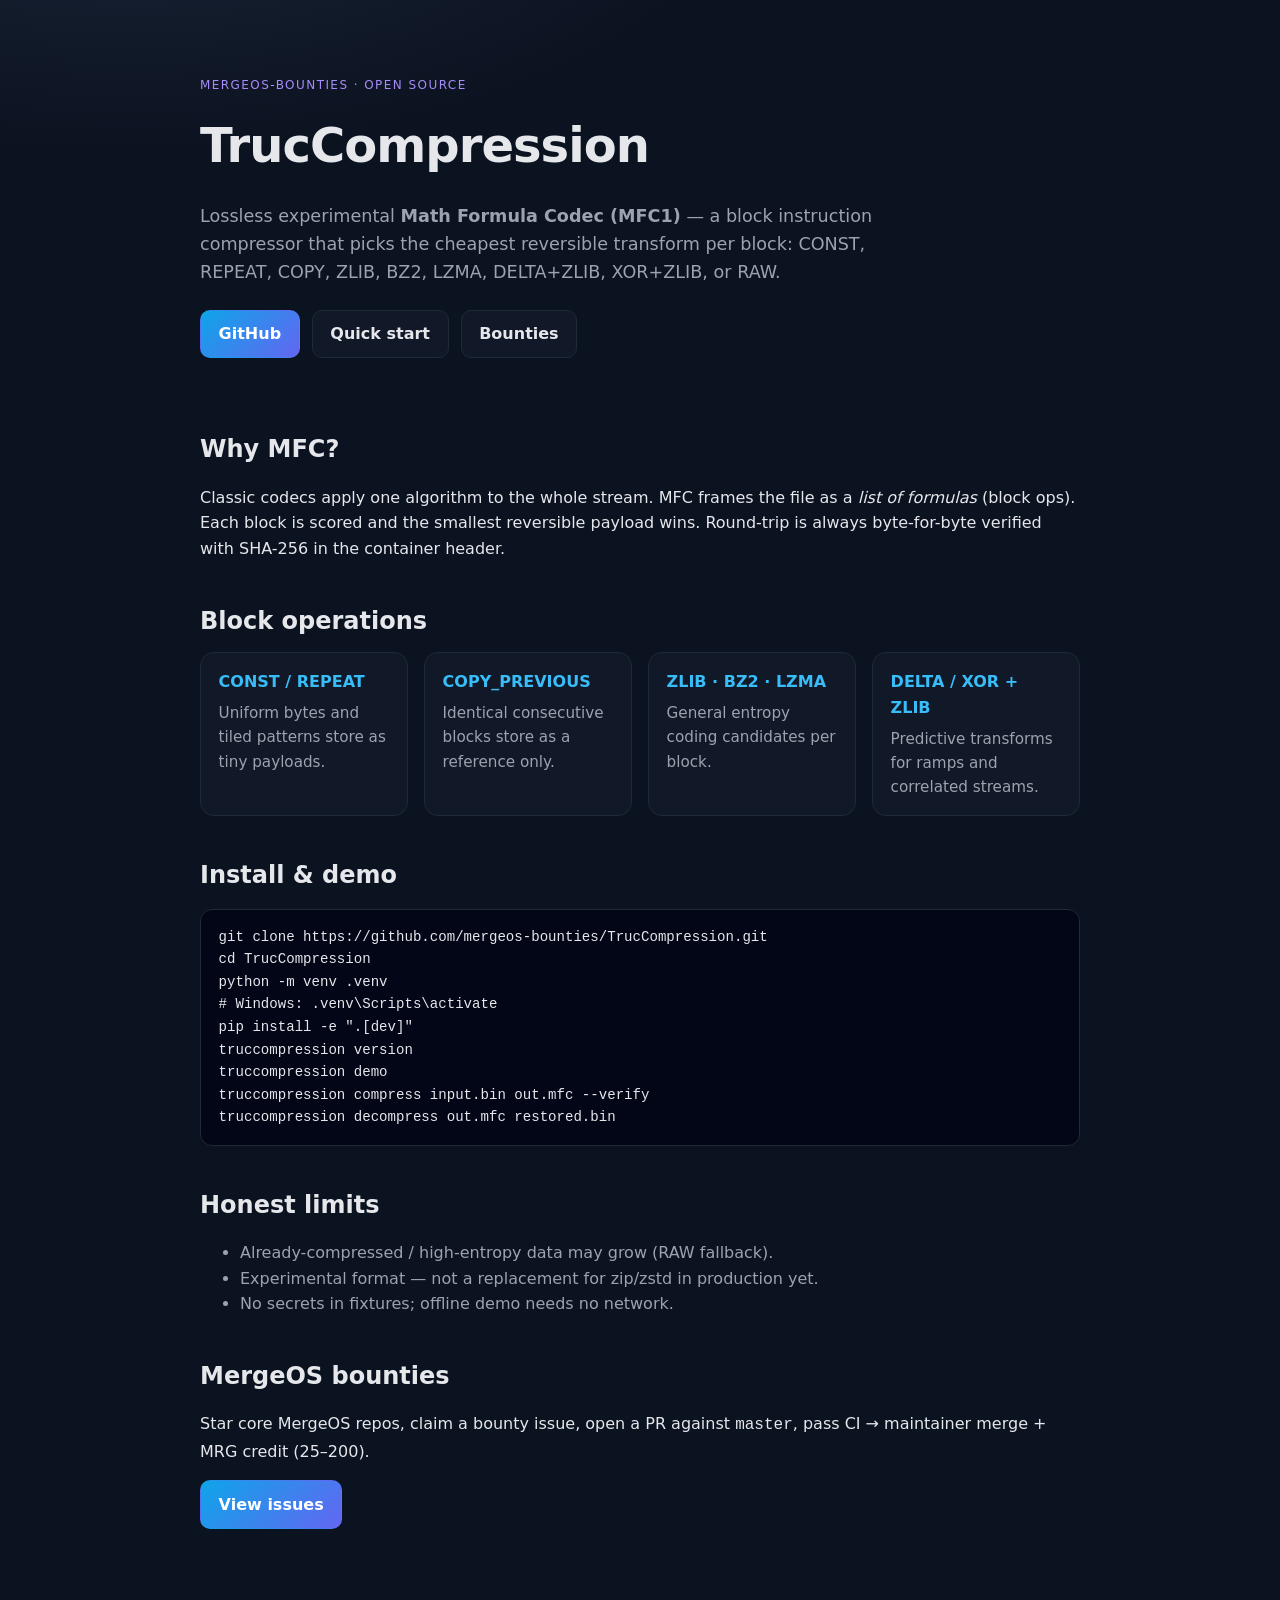
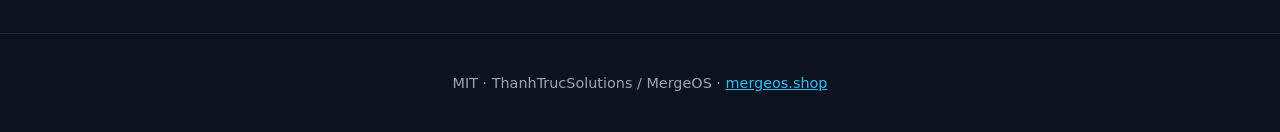
==== docs/index.html @ 8db6e154 "Initial TrucCompression: MFC1 lossless formula codec - Package src/truccompression (codec + typer CL" ====
<!DOCTYPE html>
<html lang="en">
<head>
  <meta charset="utf-8" />
  <meta name="viewport" content="width=device-width, initial-scale=1" />
  <title>TrucCompression — MFC lossless compressor</title>
  <meta name="description" content="TrucCompression: experimental lossless formula-list binary compressor (MFC1) with offline CLI and MergeOS bounties." />
  <link rel="stylesheet" href="styles.css" />
</head>
<body>
  <header class="hero">
    <p class="eyebrow">mergeos-bounties · open source</p>
    <h1>TrucCompression</h1>
    <p class="lead">
      Lossless experimental <strong>Math Formula Codec (MFC1)</strong> — a block
      instruction compressor that picks the cheapest reversible transform per
      block: CONST, REPEAT, COPY, ZLIB, BZ2, LZMA, DELTA+ZLIB, XOR+ZLIB, or RAW.
    </p>
    <div class="actions">
      <a class="btn primary" href="https://github.com/mergeos-bounties/TrucCompression">GitHub</a>
      <a class="btn" href="https://github.com/mergeos-bounties/TrucCompression#quick-start">Quick start</a>
      <a class="btn" href="https://github.com/mergeos-bounties/TrucCompression/issues?q=is%3Aissue+is%3Aopen+label%3Abounty">Bounties</a>
    </div>
  </header>

  <main>
    <section>
      <h2>Why MFC?</h2>
      <p>
        Classic codecs apply one algorithm to the whole stream. MFC frames the
        file as a <em>list of formulas</em> (block ops). Each block is scored and
        the smallest reversible payload wins. Round-trip is always
        byte-for-byte verified with SHA-256 in the container header.
      </p>
    </section>

    <section>
      <h2>Block operations</h2>
      <div class="grid">
        <article><h3>CONST / REPEAT</h3><p>Uniform bytes and tiled patterns store as tiny payloads.</p></article>
        <article><h3>COPY_PREVIOUS</h3><p>Identical consecutive blocks store as a reference only.</p></article>
        <article><h3>ZLIB · BZ2 · LZMA</h3><p>General entropy coding candidates per block.</p></article>
        <article><h3>DELTA / XOR + ZLIB</h3><p>Predictive transforms for ramps and correlated streams.</p></article>
      </div>
    </section>

    <section>
      <h2>Install &amp; demo</h2>
      <pre><code>git clone https://github.com/mergeos-bounties/TrucCompression.git
cd TrucCompression
python -m venv .venv
# Windows: .venv\Scripts\activate
pip install -e ".[dev]"
truccompression version
truccompression demo
truccompression compress input.bin out.mfc --verify
truccompression decompress out.mfc restored.bin</code></pre>
    </section>

    <section>
      <h2>Honest limits</h2>
      <ul>
        <li>Already-compressed / high-entropy data may grow (RAW fallback).</li>
        <li>Experimental format — not a replacement for zip/zstd in production yet.</li>
        <li>No secrets in fixtures; offline demo needs no network.</li>
      </ul>
    </section>

    <section>
      <h2>MergeOS bounties</h2>
      <p>
        Star core MergeOS repos, claim a bounty issue, open a PR against
        <code>master</code>, pass CI → maintainer merge + MRG credit (25–200).
      </p>
      <a class="btn primary" href="https://github.com/mergeos-bounties/TrucCompression/issues">View issues</a>
    </section>
  </main>

  <footer>
    <p>MIT · ThanhTrucSolutions / MergeOS · <a href="https://mergeos.shop">mergeos.shop</a></p>
  </footer>
</body>
</html>
---- docs/styles.css ----
:root {
  --bg: #0b1220;
  --card: #111827;
  --border: #1f2937;
  --text: #e5e7eb;
  --muted: #9ca3af;
  --accent: #38bdf8;
  --accent2: #a78bfa;
}
* { box-sizing: border-box; }
body {
  margin: 0;
  font-family: ui-sans-serif, system-ui, -apple-system, Segoe UI, Roboto, sans-serif;
  background: radial-gradient(1200px 600px at 10% -10%, #1e293b 0%, var(--bg) 55%);
  color: var(--text);
  line-height: 1.6;
}
a { color: var(--accent); }
.hero {
  max-width: 920px;
  margin: 0 auto;
  padding: 4rem 1.25rem 2rem;
}
.eyebrow {
  text-transform: uppercase;
  letter-spacing: 0.12em;
  font-size: 0.75rem;
  color: var(--accent2);
}
h1 {
  font-size: clamp(2rem, 5vw, 3rem);
  margin: 0.4rem 0 0.8rem;
  letter-spacing: -0.02em;
}
.lead { color: var(--muted); font-size: 1.1rem; max-width: 46rem; }
.actions { display: flex; flex-wrap: wrap; gap: 0.75rem; margin-top: 1.5rem; }
.btn {
  display: inline-block;
  padding: 0.65rem 1.1rem;
  border-radius: 10px;
  border: 1px solid var(--border);
  background: var(--card);
  color: var(--text);
  text-decoration: none;
  font-weight: 600;
}
.btn.primary {
  background: linear-gradient(135deg, #0ea5e9, #6366f1);
  border-color: transparent;
  color: white;
}
main {
  max-width: 920px;
  margin: 0 auto;
  padding: 0 1.25rem 4rem;
}
section { margin: 2.5rem 0; }
h2 { margin-bottom: 0.75rem; }
.grid {
  display: grid;
  grid-template-columns: repeat(auto-fit, minmax(200px, 1fr));
  gap: 1rem;
}
article {
  background: var(--card);
  border: 1px solid var(--border);
  border-radius: 14px;
  padding: 1rem 1.1rem;
}
article h3 { margin: 0 0 0.4rem; font-size: 1rem; color: var(--accent); }
article p { margin: 0; color: var(--muted); font-size: 0.95rem; }
pre {
  background: #020617;
  border: 1px solid var(--border);
  border-radius: 12px;
  padding: 1rem 1.1rem;
  overflow-x: auto;
  font-size: 0.88rem;
}
code { font-family: ui-monospace, SFMono-Regular, Menlo, Consolas, monospace; }
ul { color: var(--muted); }
footer {
  border-top: 1px solid var(--border);
  text-align: center;
  color: var(--muted);
  padding: 1.5rem;
  font-size: 0.9rem;
}
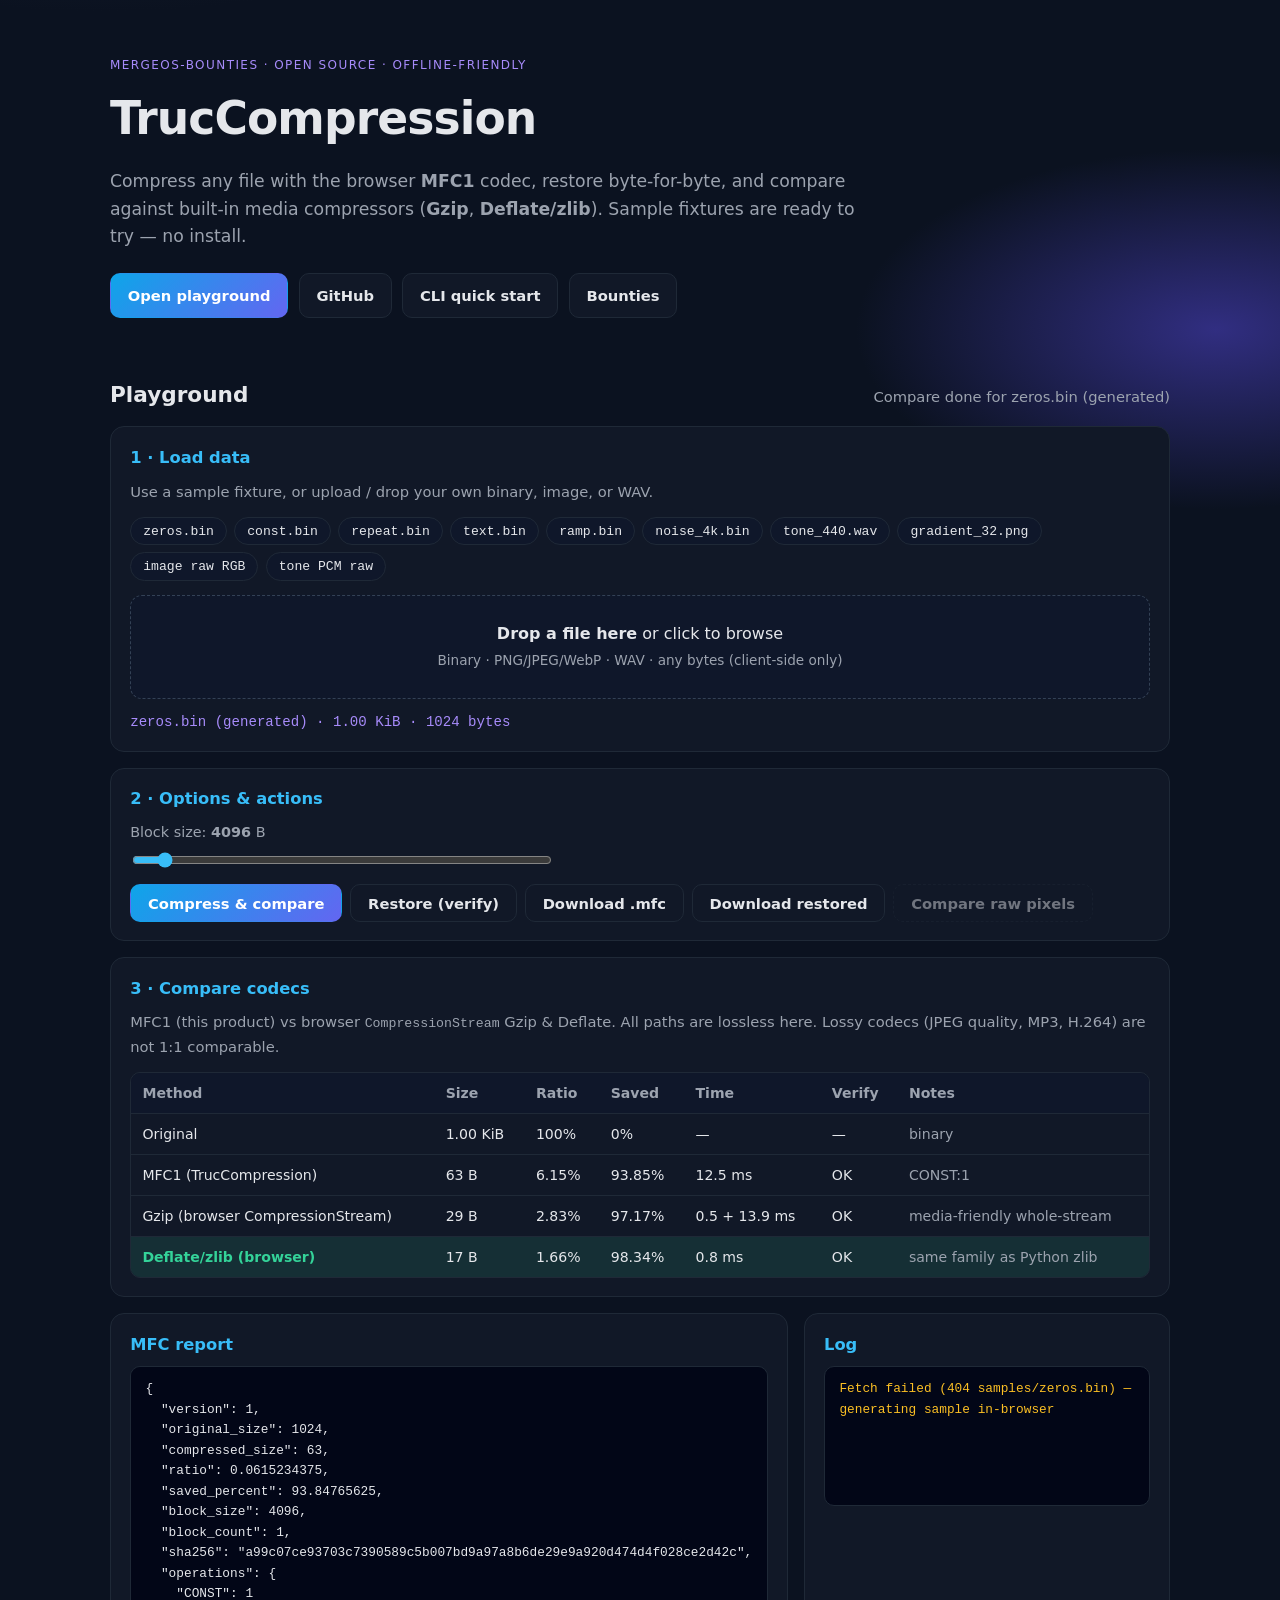
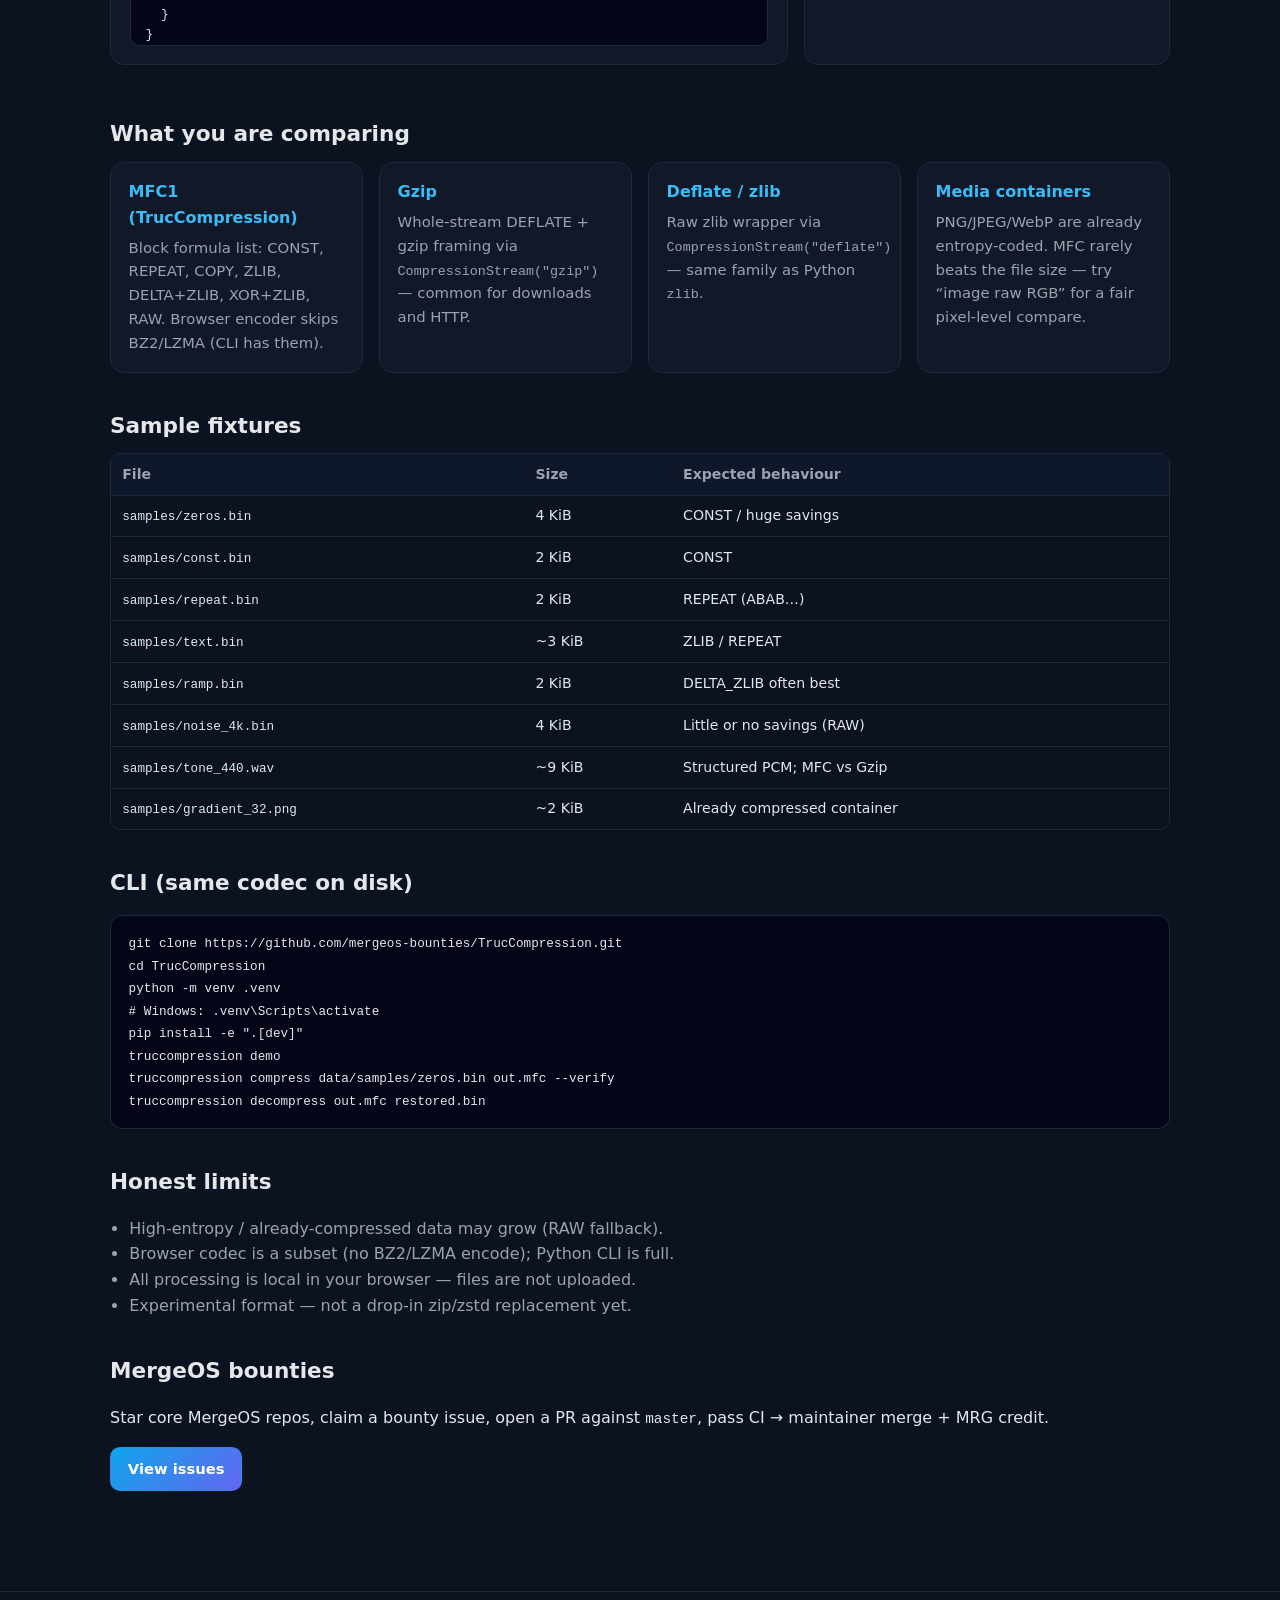
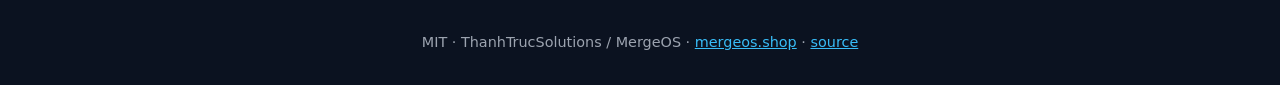
==== commit fef0725d: "Pages playground: compress, restore, compare MFC vs Gzip/Deflate Interactive GitHub Pages demo with " ====
--- a/docs/index.html
+++ b/docs/index.html
@@ -3,66 +3,178 @@
 <head>
   <meta charset="utf-8" />
   <meta name="viewport" content="width=device-width, initial-scale=1" />
-  <title>TrucCompression — MFC lossless compressor</title>
-  <meta name="description" content="TrucCompression: experimental lossless formula-list binary compressor (MFC1) with offline CLI and MergeOS bounties." />
+  <title>TrucCompression — Compress · Restore · Compare</title>
+  <meta name="description" content="Interactive playground: lossless MFC1 compression, round-trip restore, and side-by-side compare with Gzip / Deflate. Sample files included." />
   <link rel="stylesheet" href="styles.css" />
 </head>
 <body>
   <header class="hero">
-    <p class="eyebrow">mergeos-bounties · open source</p>
+    <p class="eyebrow">mergeos-bounties · open source · offline-friendly</p>
     <h1>TrucCompression</h1>
     <p class="lead">
-      Lossless experimental <strong>Math Formula Codec (MFC1)</strong> — a block
-      instruction compressor that picks the cheapest reversible transform per
-      block: CONST, REPEAT, COPY, ZLIB, BZ2, LZMA, DELTA+ZLIB, XOR+ZLIB, or RAW.
+      Compress any file with the browser <strong>MFC1</strong> codec, restore
+      byte-for-byte, and compare against built-in media compressors
+      (<strong>Gzip</strong>, <strong>Deflate/zlib</strong>). Sample fixtures
+      are ready to try — no install.
     </p>
     <div class="actions">
-      <a class="btn primary" href="https://github.com/mergeos-bounties/TrucCompression">GitHub</a>
-      <a class="btn" href="https://github.com/mergeos-bounties/TrucCompression#quick-start">Quick start</a>
+      <a class="btn primary" href="#playground">Open playground</a>
+      <a class="btn" href="https://github.com/mergeos-bounties/TrucCompression">GitHub</a>
+      <a class="btn" href="https://github.com/mergeos-bounties/TrucCompression#quick-start">CLI quick start</a>
       <a class="btn" href="https://github.com/mergeos-bounties/TrucCompression/issues?q=is%3Aissue+is%3Aopen+label%3Abounty">Bounties</a>
     </div>
   </header>
 
   <main>
-    <section>
-      <h2>Why MFC?</h2>
-      <p>
-        Classic codecs apply one algorithm to the whole stream. MFC frames the
-        file as a <em>list of formulas</em> (block ops). Each block is scored and
-        the smallest reversible payload wins. Round-trip is always
-        byte-for-byte verified with SHA-256 in the container header.
-      </p>
-    </section>
+    <section id="playground" class="playground">
+      <div class="section-head">
+        <h2>Playground</h2>
+        <p id="status" class="status">Ready — pick a sample or drop a file.</p>
+      </div>
 
-    <section>
-      <h2>Block operations</h2>
-      <div class="grid">
-        <article><h3>CONST / REPEAT</h3><p>Uniform bytes and tiled patterns store as tiny payloads.</p></article>
-        <article><h3>COPY_PREVIOUS</h3><p>Identical consecutive blocks store as a reference only.</p></article>
-        <article><h3>ZLIB · BZ2 · LZMA</h3><p>General entropy coding candidates per block.</p></article>
-        <article><h3>DELTA / XOR + ZLIB</h3><p>Predictive transforms for ramps and correlated streams.</p></article>
+      <div class="panel">
+        <h3>1 · Load data</h3>
+        <p class="hint">Use a sample fixture, or upload / drop your own binary, image, or WAV.</p>
+
+        <div class="samples" role="group" aria-label="Sample files">
+          <button type="button" class="chip" data-sample="zeros" title="4 KiB all zeros — CONST wins">zeros.bin</button>
+          <button type="button" class="chip" data-sample="const" title="2 KiB constant 0x51">const.bin</button>
+          <button type="button" class="chip" data-sample="repeat" title="ABAB… pattern — REPEAT">repeat.bin</button>
+          <button type="button" class="chip" data-sample="text" title="Repeated text phrase">text.bin</button>
+          <button type="button" class="chip" data-sample="ramp" title="0..255 ramp — DELTA often wins">ramp.bin</button>
+          <button type="button" class="chip" data-sample="noise" title="4 KiB random — hard to compress">noise_4k.bin</button>
+          <button type="button" class="chip" data-sample="tone" title="440 Hz sine WAV">tone_440.wav</button>
+          <button type="button" class="chip" data-sample="png" title="32×32 gradient PNG (already compressed)">gradient_32.png</button>
+          <button type="button" class="chip" data-sample="image-raw" title="Synthetic 64×64 RGB raw pixels">image raw RGB</button>
+          <button type="button" class="chip" data-sample="tone-pcm" title="Raw PCM tone (no WAV header)">tone PCM raw</button>
+        </div>
+
+        <div id="drop" class="drop" tabindex="0">
+          <input type="file" id="fileInput" class="file-input" />
+          <p><strong>Drop a file here</strong> or click to browse</p>
+          <p class="muted small">Binary · PNG/JPEG/WebP · WAV · any bytes (client-side only)</p>
+        </div>
+
+        <p id="fileMeta" class="file-meta">No file loaded</p>
+      </div>
+
+      <div class="panel">
+        <h3>2 · Options &amp; actions</h3>
+        <div class="controls">
+          <label class="range-label">
+            <span>Block size: <strong id="blockSizeVal">4096</strong> B</span>
+            <input type="range" id="blockSize" min="64" max="65536" step="64" value="4096" />
+          </label>
+          <div class="btn-row">
+            <button type="button" id="btnCompress" class="btn primary" disabled>Compress &amp; compare</button>
+            <button type="button" id="btnRestore" class="btn" disabled>Restore (verify)</button>
+            <button type="button" id="btnDownloadMfc" class="btn" disabled>Download .mfc</button>
+            <button type="button" id="btnDownloadRestored" class="btn" disabled>Download restored</button>
+            <button type="button" id="btnRawPixels" class="btn ghost" disabled title="After loading a PNG/JPEG">Compare raw pixels</button>
+          </div>
+        </div>
+      </div>
+
+      <div class="panel">
+        <h3>3 · Compare codecs</h3>
+        <p class="hint">
+          MFC1 (this product) vs browser <code>CompressionStream</code> Gzip &amp; Deflate.
+          All paths are lossless here. Lossy codecs (JPEG quality, MP3, H.264) are not 1:1 comparable.
+        </p>
+        <div class="table-wrap">
+          <table class="cmp" aria-label="Compression comparison">
+            <thead>
+              <tr>
+                <th>Method</th>
+                <th>Size</th>
+                <th>Ratio</th>
+                <th>Saved</th>
+                <th>Time</th>
+                <th>Verify</th>
+                <th>Notes</th>
+              </tr>
+            </thead>
+            <tbody id="cmpBody">
+              <tr><td colspan="7" class="muted">Load a file to see results…</td></tr>
+            </tbody>
+          </table>
+        </div>
+      </div>
+
+      <div class="split">
+        <div class="panel">
+          <h3>MFC report</h3>
+          <pre id="opsOut" class="ops">{}</pre>
+        </div>
+        <div class="panel">
+          <h3>Log</h3>
+          <div id="log" class="log" aria-live="polite"></div>
+        </div>
       </div>
     </section>
 
     <section>
-      <h2>Install &amp; demo</h2>
+      <h2>What you are comparing</h2>
+      <div class="grid">
+        <article>
+          <h3>MFC1 (TrucCompression)</h3>
+          <p>Block formula list: CONST, REPEAT, COPY, ZLIB, DELTA+ZLIB, XOR+ZLIB, RAW. Browser encoder skips BZ2/LZMA (CLI has them).</p>
+        </article>
+        <article>
+          <h3>Gzip</h3>
+          <p>Whole-stream DEFLATE + gzip framing via <code>CompressionStream("gzip")</code> — common for downloads and HTTP.</p>
+        </article>
+        <article>
+          <h3>Deflate / zlib</h3>
+          <p>Raw zlib wrapper via <code>CompressionStream("deflate")</code> — same family as Python <code>zlib</code>.</p>
+        </article>
+        <article>
+          <h3>Media containers</h3>
+          <p>PNG/JPEG/WebP are already entropy-coded. MFC rarely beats the file size — try “image raw RGB” for a fair pixel-level compare.</p>
+        </article>
+      </div>
+    </section>
+
+    <section>
+      <h2>Sample fixtures</h2>
+      <div class="table-wrap">
+        <table class="cmp">
+          <thead>
+            <tr><th>File</th><th>Size</th><th>Expected behaviour</th></tr>
+          </thead>
+          <tbody>
+            <tr><td><code>samples/zeros.bin</code></td><td>4 KiB</td><td>CONST / huge savings</td></tr>
+            <tr><td><code>samples/const.bin</code></td><td>2 KiB</td><td>CONST</td></tr>
+            <tr><td><code>samples/repeat.bin</code></td><td>2 KiB</td><td>REPEAT (ABAB…)</td></tr>
+            <tr><td><code>samples/text.bin</code></td><td>~3 KiB</td><td>ZLIB / REPEAT</td></tr>
+            <tr><td><code>samples/ramp.bin</code></td><td>2 KiB</td><td>DELTA_ZLIB often best</td></tr>
+            <tr><td><code>samples/noise_4k.bin</code></td><td>4 KiB</td><td>Little or no savings (RAW)</td></tr>
+            <tr><td><code>samples/tone_440.wav</code></td><td>~9 KiB</td><td>Structured PCM; MFC vs Gzip</td></tr>
+            <tr><td><code>samples/gradient_32.png</code></td><td>~2 KiB</td><td>Already compressed container</td></tr>
+          </tbody>
+        </table>
+      </div>
+    </section>
+
+    <section>
+      <h2>CLI (same codec on disk)</h2>
       <pre><code>git clone https://github.com/mergeos-bounties/TrucCompression.git
 cd TrucCompression
 python -m venv .venv
 # Windows: .venv\Scripts\activate
 pip install -e ".[dev]"
-truccompression version
 truccompression demo
-truccompression compress input.bin out.mfc --verify
+truccompression compress data/samples/zeros.bin out.mfc --verify
 truccompression decompress out.mfc restored.bin</code></pre>
     </section>
 
     <section>
       <h2>Honest limits</h2>
       <ul>
-        <li>Already-compressed / high-entropy data may grow (RAW fallback).</li>
-        <li>Experimental format — not a replacement for zip/zstd in production yet.</li>
-        <li>No secrets in fixtures; offline demo needs no network.</li>
+        <li>High-entropy / already-compressed data may grow (RAW fallback).</li>
+        <li>Browser codec is a subset (no BZ2/LZMA encode); Python CLI is full.</li>
+        <li>All processing is local in your browser — files are not uploaded.</li>
+        <li>Experimental format — not a drop-in zip/zstd replacement yet.</li>
       </ul>
     </section>
 
@@ -70,14 +182,17 @@
       <h2>MergeOS bounties</h2>
       <p>
         Star core MergeOS repos, claim a bounty issue, open a PR against
-        <code>master</code>, pass CI → maintainer merge + MRG credit (25–200).
+        <code>master</code>, pass CI → maintainer merge + MRG credit.
       </p>
       <a class="btn primary" href="https://github.com/mergeos-bounties/TrucCompression/issues">View issues</a>
     </section>
   </main>
 
   <footer>
-    <p>MIT · ThanhTrucSolutions / MergeOS · <a href="https://mergeos.shop">mergeos.shop</a></p>
+    <p>MIT · ThanhTrucSolutions / MergeOS · <a href="https://mergeos.shop">mergeos.shop</a> · <a href="https://github.com/mergeos-bounties/TrucCompression">source</a></p>
   </footer>
+
+  <script src="mfc.js"></script>
+  <script src="app.js"></script>
 </body>
 </html>
--- a/docs/styles.css
+++ b/docs/styles.css
@@ -1,74 +1,311 @@
 :root {
   --bg: #0b1220;
   --card: #111827;
+  --card2: #0f172a;
   --border: #1f2937;
   --text: #e5e7eb;
   --muted: #9ca3af;
   --accent: #38bdf8;
   --accent2: #a78bfa;
-}
+  --ok: #34d399;
+  --warn: #fbbf24;
+  --err: #f87171;
+  --best: rgba(52, 211, 153, 0.12);
+}
+
 * { box-sizing: border-box; }
+
 body {
   margin: 0;
-  font-family: ui-sans-serif, system-ui, -apple-system, Segoe UI, Roboto, sans-serif;
-  background: radial-gradient(1200px 600px at 10% -10%, #1e293b 0%, var(--bg) 55%);
+  font-family: ui-sans-serif, system-ui, -apple-system, "Segoe UI", Roboto, sans-serif;
+  background:
+    radial-gradient(1000px 500px at 8% -8%, #1e293b 0%, transparent 55%),
+    radial-gradient(800px 400px at 95% 10%, #312e81 0%, transparent 45%),
+    var(--bg);
   color: var(--text);
   line-height: 1.6;
 }
+
 a { color: var(--accent); }
+
 .hero {
-  max-width: 920px;
+  max-width: 1100px;
   margin: 0 auto;
-  padding: 4rem 1.25rem 2rem;
-}
+  padding: 3.5rem 1.25rem 1.5rem;
+}
+
 .eyebrow {
   text-transform: uppercase;
   letter-spacing: 0.12em;
   font-size: 0.75rem;
   color: var(--accent2);
-}
+  margin: 0 0 0.5rem;
+}
+
 h1 {
-  font-size: clamp(2rem, 5vw, 3rem);
-  margin: 0.4rem 0 0.8rem;
+  font-size: clamp(2rem, 5vw, 2.85rem);
+  margin: 0.2rem 0 0.75rem;
   letter-spacing: -0.02em;
 }
-.lead { color: var(--muted); font-size: 1.1rem; max-width: 46rem; }
-.actions { display: flex; flex-wrap: wrap; gap: 0.75rem; margin-top: 1.5rem; }
+
+.lead {
+  color: var(--muted);
+  font-size: 1.08rem;
+  max-width: 48rem;
+  margin: 0;
+}
+
+.actions {
+  display: flex;
+  flex-wrap: wrap;
+  gap: 0.65rem;
+  margin-top: 1.4rem;
+}
+
 .btn {
-  display: inline-block;
-  padding: 0.65rem 1.1rem;
+  display: inline-flex;
+  align-items: center;
+  justify-content: center;
+  padding: 0.6rem 1.05rem;
   border-radius: 10px;
   border: 1px solid var(--border);
   background: var(--card);
   color: var(--text);
   text-decoration: none;
   font-weight: 600;
-}
+  font-size: 0.92rem;
+  cursor: pointer;
+  font-family: inherit;
+}
+
+.btn:hover:not(:disabled) { border-color: #374151; }
+
+.btn:disabled {
+  opacity: 0.45;
+  cursor: not-allowed;
+}
+
 .btn.primary {
   background: linear-gradient(135deg, #0ea5e9, #6366f1);
   border-color: transparent;
-  color: white;
-}
+  color: #fff;
+}
+
+.btn.ghost {
+  background: transparent;
+  border-style: dashed;
+}
+
 main {
-  max-width: 920px;
+  max-width: 1100px;
   margin: 0 auto;
   padding: 0 1.25rem 4rem;
 }
-section { margin: 2.5rem 0; }
-h2 { margin-bottom: 0.75rem; }
+
+section { margin: 2.25rem 0; }
+
+h2 {
+  margin: 0 0 0.65rem;
+  font-size: 1.35rem;
+}
+
+h3 {
+  margin: 0 0 0.55rem;
+  font-size: 1.02rem;
+  color: var(--accent);
+}
+
+.section-head {
+  display: flex;
+  flex-wrap: wrap;
+  align-items: baseline;
+  justify-content: space-between;
+  gap: 0.5rem 1rem;
+  margin-bottom: 0.85rem;
+}
+
+.section-head h2 { margin: 0; }
+
+.status {
+  margin: 0;
+  color: var(--muted);
+  font-size: 0.92rem;
+}
+
+.playground .panel {
+  background: var(--card);
+  border: 1px solid var(--border);
+  border-radius: 14px;
+  padding: 1.1rem 1.2rem;
+  margin-bottom: 1rem;
+}
+
+.hint {
+  margin: 0 0 0.85rem;
+  color: var(--muted);
+  font-size: 0.92rem;
+}
+
+.samples {
+  display: flex;
+  flex-wrap: wrap;
+  gap: 0.45rem;
+  margin-bottom: 0.9rem;
+}
+
+.chip {
+  border: 1px solid var(--border);
+  background: var(--card2);
+  color: var(--text);
+  border-radius: 999px;
+  padding: 0.35rem 0.75rem;
+  font-size: 0.82rem;
+  font-family: ui-monospace, SFMono-Regular, Menlo, Consolas, monospace;
+  cursor: pointer;
+}
+
+.chip:hover {
+  border-color: var(--accent);
+  color: var(--accent);
+}
+
+.drop {
+  position: relative;
+  border: 1.5px dashed #334155;
+  border-radius: 12px;
+  padding: 1.4rem 1rem;
+  text-align: center;
+  background: var(--card2);
+  transition: border-color 0.15s, background 0.15s;
+}
+
+.drop.drag {
+  border-color: var(--accent);
+  background: rgba(56, 189, 248, 0.06);
+}
+
+.drop p { margin: 0.2rem 0; }
+
+.file-input {
+  position: absolute;
+  inset: 0;
+  opacity: 0;
+  cursor: pointer;
+  width: 100%;
+  height: 100%;
+}
+
+.file-meta {
+  margin: 0.75rem 0 0;
+  font-family: ui-monospace, SFMono-Regular, Menlo, Consolas, monospace;
+  font-size: 0.88rem;
+  color: var(--accent2);
+}
+
+.controls { display: flex; flex-direction: column; gap: 0.9rem; }
+
+.range-label {
+  display: flex;
+  flex-direction: column;
+  gap: 0.35rem;
+  color: var(--muted);
+  font-size: 0.9rem;
+}
+
+.range-label input[type="range"] {
+  width: 100%;
+  max-width: 420px;
+  accent-color: var(--accent);
+}
+
+.btn-row {
+  display: flex;
+  flex-wrap: wrap;
+  gap: 0.5rem;
+}
+
+.table-wrap {
+  overflow-x: auto;
+  border-radius: 10px;
+  border: 1px solid var(--border);
+}
+
+table.cmp {
+  width: 100%;
+  border-collapse: collapse;
+  font-size: 0.88rem;
+}
+
+table.cmp th,
+table.cmp td {
+  text-align: left;
+  padding: 0.55rem 0.7rem;
+  border-bottom: 1px solid var(--border);
+  vertical-align: top;
+}
+
+table.cmp th {
+  background: var(--card2);
+  color: var(--muted);
+  font-weight: 600;
+  white-space: nowrap;
+}
+
+table.cmp tr:last-child td { border-bottom: none; }
+
+table.cmp tr.best {
+  background: var(--best);
+}
+
+table.cmp tr.best td:first-child {
+  font-weight: 700;
+  color: var(--ok);
+}
+
+.split {
+  display: grid;
+  grid-template-columns: 1fr 1fr;
+  gap: 1rem;
+}
+
+@media (max-width: 780px) {
+  .split { grid-template-columns: 1fr; }
+}
+
+.ops, .log {
+  background: #020617;
+  border: 1px solid var(--border);
+  border-radius: 10px;
+  padding: 0.75rem 0.9rem;
+  min-height: 140px;
+  max-height: 280px;
+  overflow: auto;
+  font-size: 0.8rem;
+  font-family: ui-monospace, SFMono-Regular, Menlo, Consolas, monospace;
+  margin: 0;
+}
+
+.log div { margin-bottom: 0.35rem; word-break: break-word; }
+.log .ok { color: var(--ok); }
+.log .warn { color: var(--warn); }
+.log .err { color: var(--err); }
+
 .grid {
   display: grid;
-  grid-template-columns: repeat(auto-fit, minmax(200px, 1fr));
+  grid-template-columns: repeat(auto-fit, minmax(210px, 1fr));
   gap: 1rem;
 }
+
 article {
   background: var(--card);
   border: 1px solid var(--border);
   border-radius: 14px;
   padding: 1rem 1.1rem;
 }
+
 article h3 { margin: 0 0 0.4rem; font-size: 1rem; color: var(--accent); }
-article p { margin: 0; color: var(--muted); font-size: 0.95rem; }
+article p { margin: 0; color: var(--muted); font-size: 0.93rem; }
+
 pre {
   background: #020617;
   border: 1px solid var(--border);
@@ -77,8 +314,16 @@
   overflow-x: auto;
   font-size: 0.88rem;
 }
-code { font-family: ui-monospace, SFMono-Regular, Menlo, Consolas, monospace; }
-ul { color: var(--muted); }
+
+code {
+  font-family: ui-monospace, SFMono-Regular, Menlo, Consolas, monospace;
+  font-size: 0.9em;
+}
+
+ul { color: var(--muted); padding-left: 1.2rem; }
+.muted { color: var(--muted); }
+.small { font-size: 0.85rem; }
+
 footer {
   border-top: 1px solid var(--border);
   text-align: center;
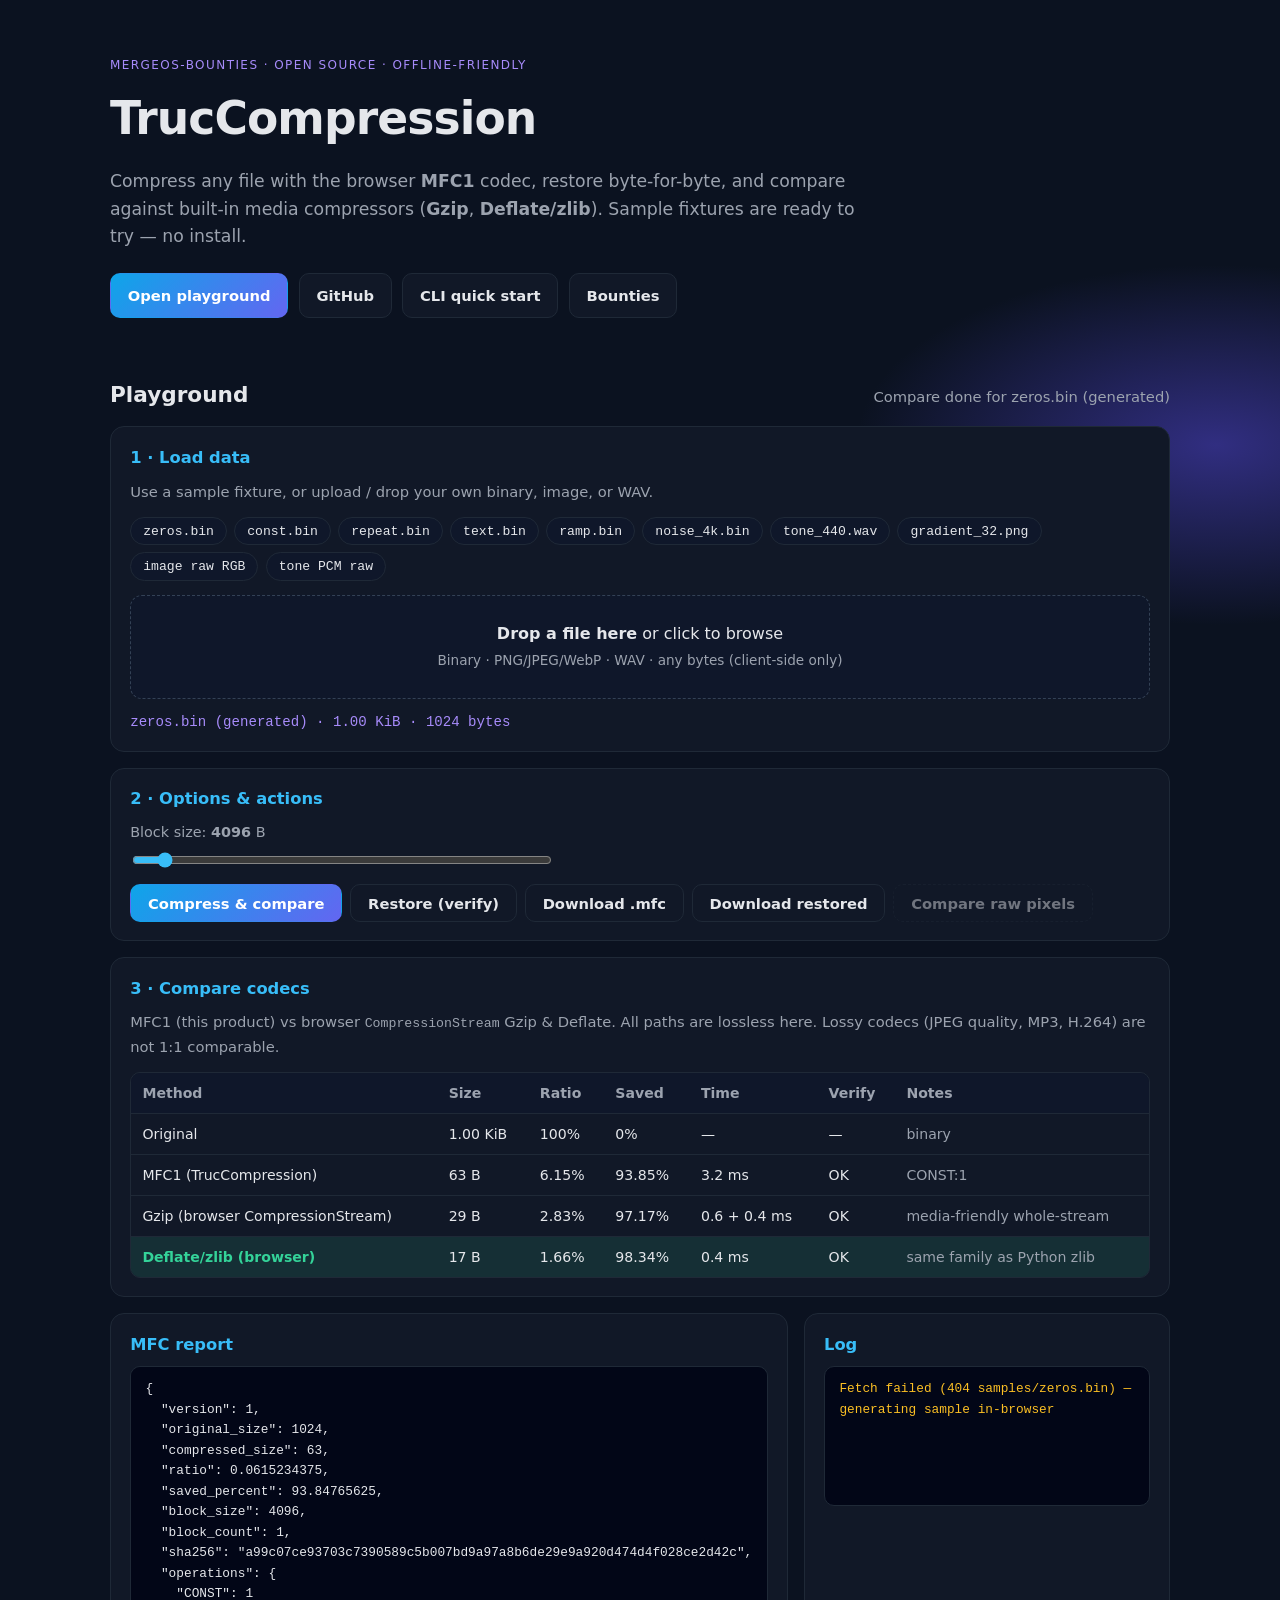
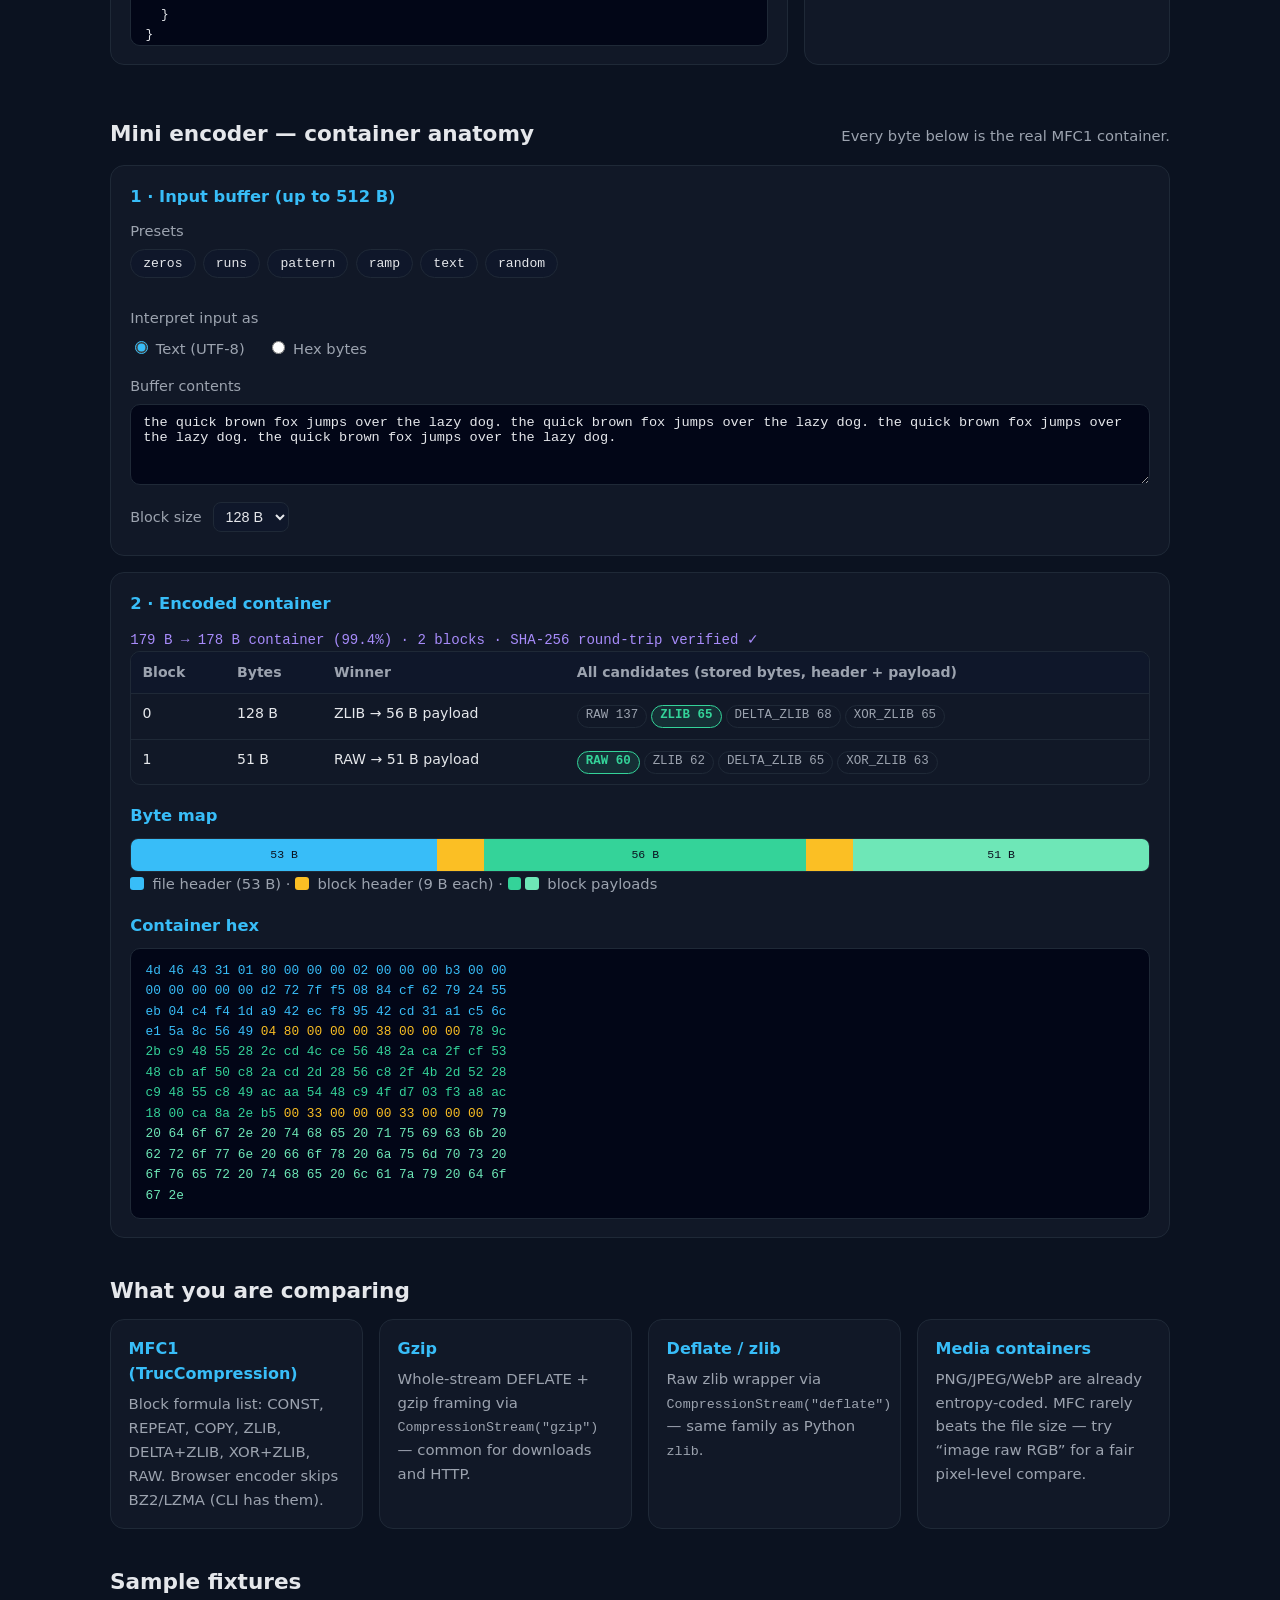
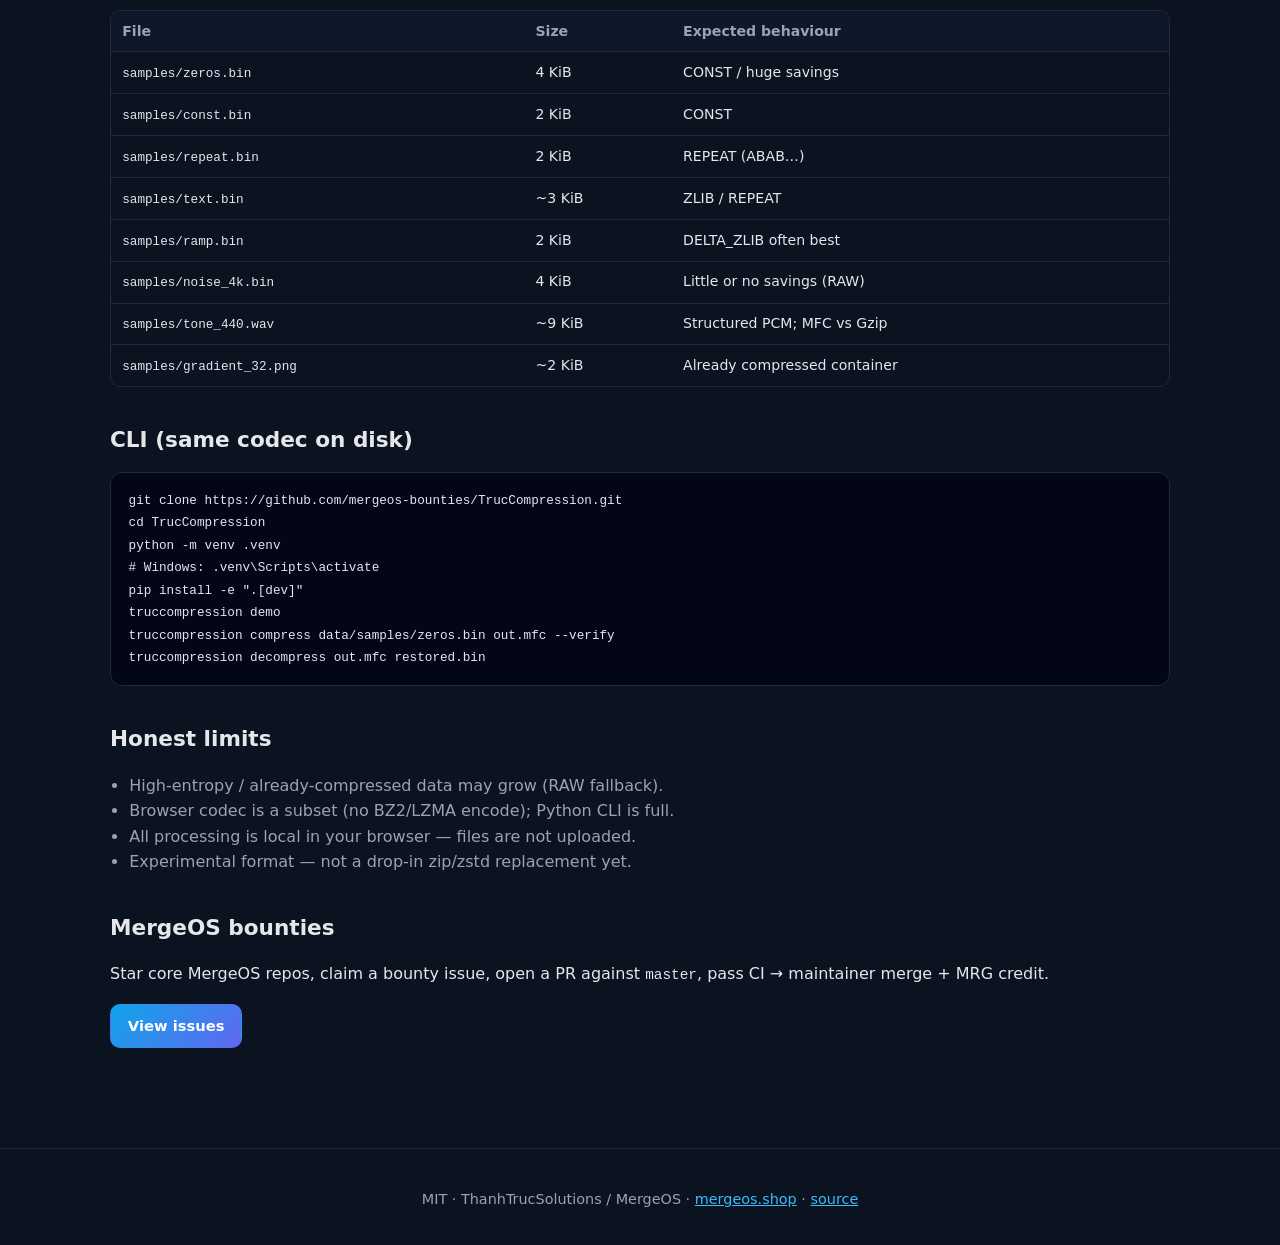
==== commit 38b0f737: "Pages: mini encoder with container anatomy, byte map, hex view (closes #4)" ====
--- a/docs/index.html
+++ b/docs/index.html
@@ -113,6 +113,74 @@
       </div>
     </section>
 
+    <section id="mini-encoder" class="playground">
+      <div class="section-head">
+        <h2>Mini encoder — container anatomy</h2>
+        <p id="miniStatus" class="status" aria-live="polite">
+          Type bytes or pick a preset to watch MFC1 encode them live.
+        </p>
+      </div>
+
+      <div class="panel">
+        <h3>1 · Input buffer (up to 512 B)</h3>
+        <fieldset class="mini-fieldset">
+          <legend class="hint">Presets</legend>
+          <div class="samples" role="group" aria-label="Buffer presets">
+            <button type="button" class="chip" data-preset="zeros" title="96 zero bytes — CONST wins">zeros</button>
+            <button type="button" class="chip" data-preset="runs" title="Three long byte runs">runs</button>
+            <button type="button" class="chip" data-preset="pattern" title="ABAB… — REPEAT wins">pattern</button>
+            <button type="button" class="chip" data-preset="ramp" title="Rising bytes — DELTA_ZLIB wins">ramp</button>
+            <button type="button" class="chip" data-preset="text" title="English sentence — ZLIB wins">text</button>
+            <button type="button" class="chip" data-preset="random" title="Random bytes — RAW fallback">random</button>
+          </div>
+        </fieldset>
+
+        <fieldset class="mini-fieldset">
+          <legend class="hint">Interpret input as</legend>
+          <label class="mini-radio"><input type="radio" name="miniMode" value="text" checked /> Text (UTF-8)</label>
+          <label class="mini-radio"><input type="radio" name="miniMode" value="hex" /> Hex bytes</label>
+        </fieldset>
+
+        <label class="mini-label" for="miniInput">Buffer contents</label>
+        <textarea id="miniInput" class="mini-input" rows="4" spellcheck="false"></textarea>
+
+        <label class="mini-label" for="miniBlock">Block size
+          <select id="miniBlock" class="mini-select">
+            <option value="64">64 B</option>
+            <option value="128" selected>128 B</option>
+            <option value="256">256 B</option>
+          </select>
+        </label>
+      </div>
+
+      <div class="panel">
+        <h3>2 · Encoded container</h3>
+        <p id="miniSummary" class="file-meta" aria-live="polite">—</p>
+
+        <div class="table-wrap">
+          <table class="cmp" aria-label="Per-block encoding decisions">
+            <thead>
+              <tr><th>Block</th><th>Bytes</th><th>Winner</th><th>All candidates (stored bytes, header + payload)</th></tr>
+            </thead>
+            <tbody id="miniBlocks">
+              <tr><td colspan="4" class="muted">Encoding…</td></tr>
+            </tbody>
+          </table>
+        </div>
+
+        <h3 class="mini-sub">Byte map</h3>
+        <div id="miniMap" class="mini-map" role="img" aria-label="Container byte map"></div>
+        <p class="hint mini-legend">
+          <span class="key fh"></span> file header (53 B) ·
+          <span class="key bh"></span> block header (9 B each) ·
+          <span class="key pl"></span><span class="key pl2"></span> block payloads
+        </p>
+
+        <h3 class="mini-sub">Container hex</h3>
+        <pre id="miniHex" class="ops mini-hex" tabindex="0" aria-label="Container bytes in hexadecimal, colored by region"></pre>
+      </div>
+    </section>
+
     <section>
       <h2>What you are comparing</h2>
       <div class="grid">
@@ -194,5 +262,6 @@
 
   <script src="mfc.js"></script>
   <script src="app.js"></script>
+  <script src="mini.js"></script>
 </body>
 </html>
--- a/docs/styles.css
+++ b/docs/styles.css
@@ -331,3 +331,122 @@
   padding: 1.5rem;
   font-size: 0.9rem;
 }
+
+/* Mini encoder (container anatomy) */
+
+.mini-fieldset {
+  border: none;
+  margin: 0 0 0.85rem;
+  padding: 0;
+}
+
+.mini-fieldset legend {
+  padding: 0;
+  margin-bottom: 0.45rem;
+}
+
+.mini-radio {
+  margin-right: 1.1rem;
+  font-size: 0.92rem;
+  color: var(--muted);
+}
+
+.mini-radio input { accent-color: var(--accent); }
+
+.mini-label {
+  display: block;
+  margin: 0.6rem 0 0.35rem;
+  font-size: 0.9rem;
+  color: var(--muted);
+}
+
+.mini-input {
+  width: 100%;
+  resize: vertical;
+  background: #020617;
+  border: 1px solid var(--border);
+  border-radius: 10px;
+  color: var(--text);
+  padding: 0.6rem 0.75rem;
+  font-family: ui-monospace, SFMono-Regular, Menlo, Consolas, monospace;
+  font-size: 0.85rem;
+}
+
+.mini-select {
+  background: var(--card2);
+  border: 1px solid var(--border);
+  border-radius: 8px;
+  color: var(--text);
+  padding: 0.3rem 0.5rem;
+  font-size: 0.9rem;
+  margin-left: 0.4rem;
+}
+
+.mini-sub { margin-top: 1.1rem; }
+
+.mini-map {
+  display: flex;
+  height: 2.1rem;
+  border-radius: 8px;
+  overflow: hidden;
+  border: 1px solid var(--border);
+}
+
+.mini-map .seg {
+  min-width: 4px;
+  display: flex;
+  align-items: center;
+  justify-content: center;
+  font-size: 0.72rem;
+  font-family: ui-monospace, SFMono-Regular, Menlo, Consolas, monospace;
+  color: #0b1220;
+  white-space: nowrap;
+  overflow: hidden;
+}
+
+.seg.fh, .key.fh { background: #38bdf8; }
+.seg.bh, .key.bh { background: #fbbf24; }
+.seg.pl, .key.pl { background: #34d399; }
+.seg.pl2, .key.pl2 { background: #6ee7b7; }
+
+.mini-legend .key {
+  display: inline-block;
+  width: 0.85rem;
+  height: 0.85rem;
+  border-radius: 3px;
+  vertical-align: -0.1rem;
+  margin-right: 0.25rem;
+}
+
+.mini-hex { min-height: 90px; }
+.mini-hex .hx-fh { color: #38bdf8; }
+.mini-hex .hx-bh { color: #fbbf24; }
+.mini-hex .hx-pl { color: #34d399; }
+.mini-hex .hx-pl2 { color: #6ee7b7; }
+
+.cand {
+  display: inline-block;
+  border: 1px solid var(--border);
+  border-radius: 999px;
+  padding: 0.05rem 0.5rem;
+  margin: 0.1rem 0.25rem 0.1rem 0;
+  font-family: ui-monospace, SFMono-Regular, Menlo, Consolas, monospace;
+  font-size: 0.78rem;
+  color: var(--muted);
+}
+
+.cand.win {
+  border-color: var(--ok);
+  color: var(--ok);
+  background: var(--best);
+  font-weight: 700;
+}
+
+.chip:focus-visible,
+.btn:focus-visible,
+.mini-input:focus-visible,
+.mini-select:focus-visible,
+.mini-hex:focus-visible {
+  outline: 2px solid var(--accent);
+  outline-offset: 2px;
+}
